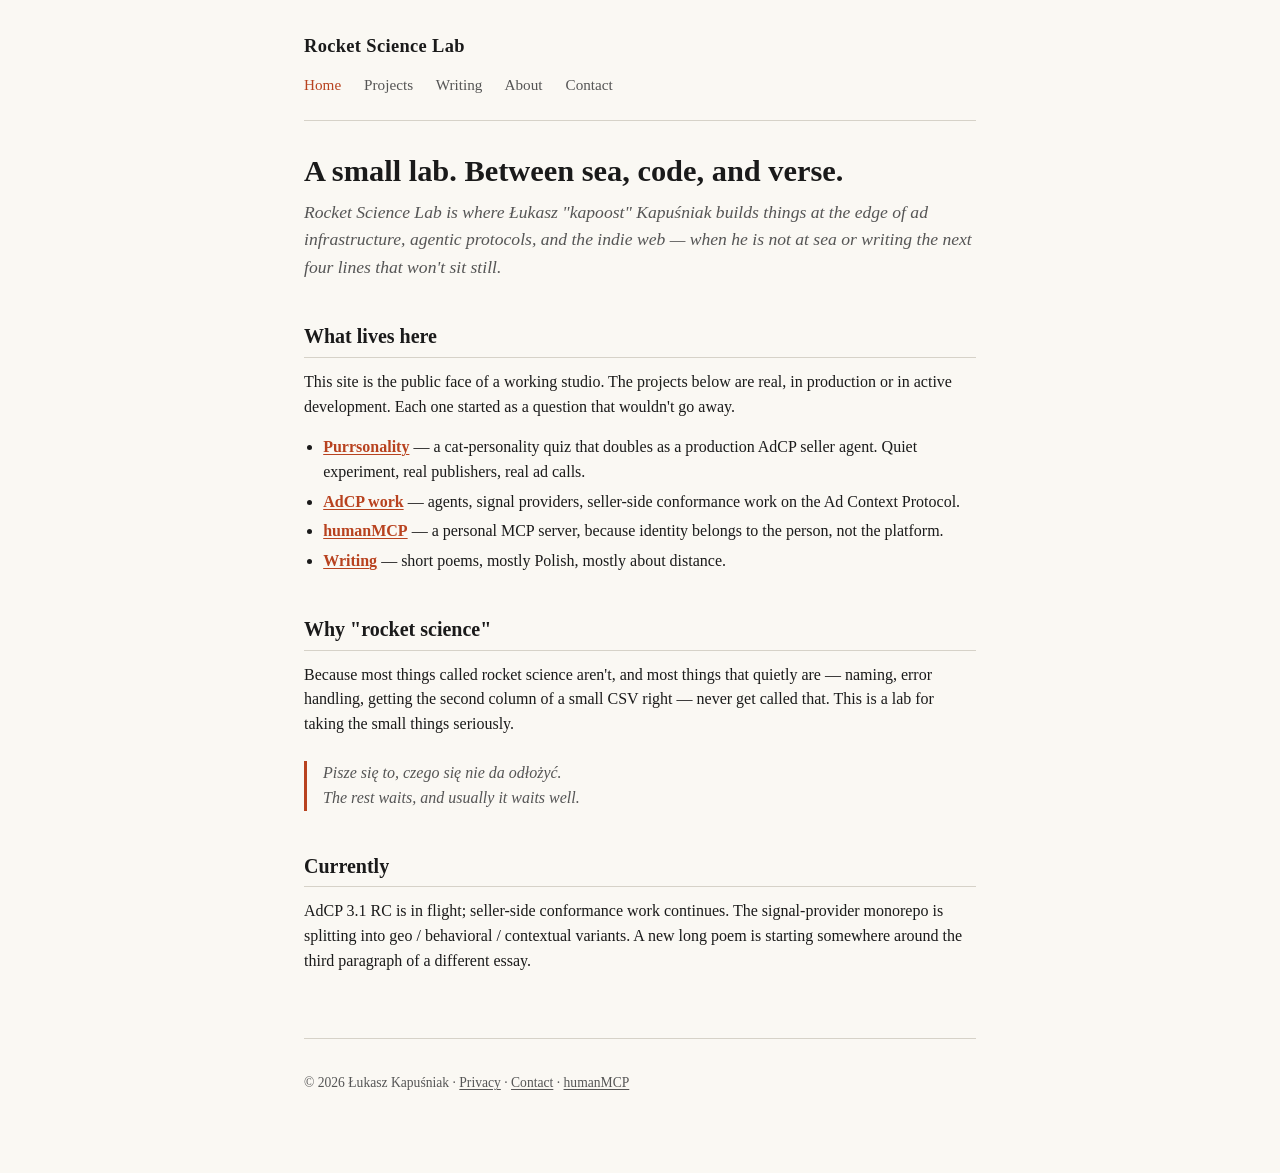
==== index.html @ 6d6f79c3 "fix: switch internal links to clean URLs (no .html) CF Pages serves /about, /projects, etc. as 200 a" ====
<!doctype html>
<html lang="en">
<head>
<meta charset="utf-8">
<meta name="viewport" content="width=device-width,initial-scale=1">
<title>Rocket Science Lab — kapoost</title>
<meta name="description" content="A small lab studio between sea, code, and verse. AdCP experiments, signal providers, sailing notes, and the occasional poem.">
<link rel="canonical" href="https://rocketscience.pl/">
<script async src="https://pagead2.googlesyndication.com/pagead/js/adsbygoogle.js?client=ca-pub-5966738693035119" crossorigin="anonymous"></script>
<link rel="stylesheet" href="/styles.css">
</head>
<body>
<header>
  <a class="brand" href="/">Rocket Science Lab</a>
  <nav>
    <a href="/" aria-current="page">Home</a>
    <a href="/projects">Projects</a>
    <a href="/writing">Writing</a>
    <a href="/about">About</a>
    <a href="/contact">Contact</a>
  </nav>
</header>

<main>
  <h1>A small lab. Between sea, code, and verse.</h1>
  <p class="lede">Rocket Science Lab is where Łukasz "kapoost" Kapuśniak builds things at the edge of ad infrastructure, agentic protocols, and the indie web — when he is not at sea or writing the next four lines that won't sit still.</p>

  <h2>What lives here</h2>
  <p>This site is the public face of a working studio. The projects below are real, in production or in active development. Each one started as a question that wouldn't go away.</p>

  <ul>
    <li><strong><a href="/projects#purrsonality">Purrsonality</a></strong> — a cat-personality quiz that doubles as a production AdCP seller agent. Quiet experiment, real publishers, real ad calls.</li>
    <li><strong><a href="/projects#adcp">AdCP work</a></strong> — agents, signal providers, seller-side conformance work on the Ad Context Protocol.</li>
    <li><strong><a href="/projects#humanmcp">humanMCP</a></strong> — a personal MCP server, because identity belongs to the person, not the platform.</li>
    <li><strong><a href="/writing">Writing</a></strong> — short poems, mostly Polish, mostly about distance.</li>
  </ul>

  <h2>Why "rocket science"</h2>
  <p>Because most things called rocket science aren't, and most things that quietly are — naming, error handling, getting the second column of a small CSV right — never get called that. This is a lab for taking the small things seriously.</p>

  <blockquote>
    Pisze się to, czego się nie da odłożyć.<br>
    The rest waits, and usually it waits well.
  </blockquote>

  <h2>Currently</h2>
  <p>AdCP 3.1 RC is in flight; seller-side conformance work continues. The signal-provider monorepo is splitting into geo / behavioral / contextual variants. A new long poem is starting somewhere around the third paragraph of a different essay.</p>
</main>

<footer>
  <p>© 2026 Łukasz Kapuśniak · <a href="/privacy">Privacy</a> · <a href="/contact">Contact</a> · <a href="https://kapoost.humanmcp.net">humanMCP</a></p>
</footer>
</body>
</html>
---- styles.css ----
:root {
  --bg: #faf8f3;
  --fg: #1a1a1a;
  --dim: #555;
  --line: #d6d2c8;
  --accent: #b8421f;
  --code-bg: #efeae0;
}

@media (prefers-color-scheme: dark) {
  :root {
    --bg: #15161a;
    --fg: #e8e6e0;
    --dim: #999;
    --line: #2e2f35;
    --accent: #ff7a4d;
    --code-bg: #1f2128;
  }
}

* { box-sizing: border-box; }

html {
  font: 16px/1.55 ui-serif, Georgia, "Iowan Old Style", serif;
  background: var(--bg);
  color: var(--fg);
}

body {
  margin: 0;
  padding: 2rem 1.5rem 4rem;
  max-width: 720px;
  margin-inline: auto;
}

header {
  border-bottom: 1px solid var(--line);
  padding-bottom: 1.5rem;
  margin-bottom: 2rem;
}

header a.brand {
  font-weight: 700;
  font-size: 1.15rem;
  letter-spacing: 0.02em;
  color: var(--fg);
  text-decoration: none;
}

nav {
  margin-top: 0.75rem;
  font-size: 0.95rem;
}

nav a {
  margin-right: 1.2rem;
  color: var(--dim);
  text-decoration: none;
}

nav a:hover, nav a[aria-current="page"] {
  color: var(--accent);
}

h1 {
  font-size: 1.9rem;
  line-height: 1.2;
  margin: 0 0 0.5rem;
}

h2 {
  font-size: 1.25rem;
  margin: 2.5rem 0 0.75rem;
  border-bottom: 1px solid var(--line);
  padding-bottom: 0.3rem;
}

h3 { font-size: 1.05rem; margin: 1.5rem 0 0.4rem; }

p { margin: 0.6rem 0 1rem; }

a {
  color: var(--accent);
  text-decoration: underline;
  text-decoration-thickness: 1px;
  text-underline-offset: 0.15em;
}

.lede {
  font-size: 1.1rem;
  color: var(--dim);
  font-style: italic;
}

ul { padding-left: 1.2rem; }
li { margin: 0.3rem 0; }

code {
  font-family: ui-monospace, SFMono-Regular, Menlo, monospace;
  font-size: 0.92em;
  background: var(--code-bg);
  padding: 0.1em 0.35em;
  border-radius: 3px;
}

blockquote {
  margin: 1.5rem 0;
  padding-left: 1rem;
  border-left: 3px solid var(--accent);
  color: var(--dim);
  font-style: italic;
}

footer {
  margin-top: 4rem;
  padding-top: 1.5rem;
  border-top: 1px solid var(--line);
  font-size: 0.85rem;
  color: var(--dim);
}

footer a { color: var(--dim); }

.project {
  padding: 1rem 0;
  border-bottom: 1px dashed var(--line);
}

.project:last-child { border-bottom: none; }

.tag {
  display: inline-block;
  font-size: 0.75rem;
  padding: 0.1em 0.5em;
  background: var(--code-bg);
  color: var(--dim);
  border-radius: 3px;
  margin-right: 0.4rem;
  text-transform: uppercase;
  letter-spacing: 0.05em;
}
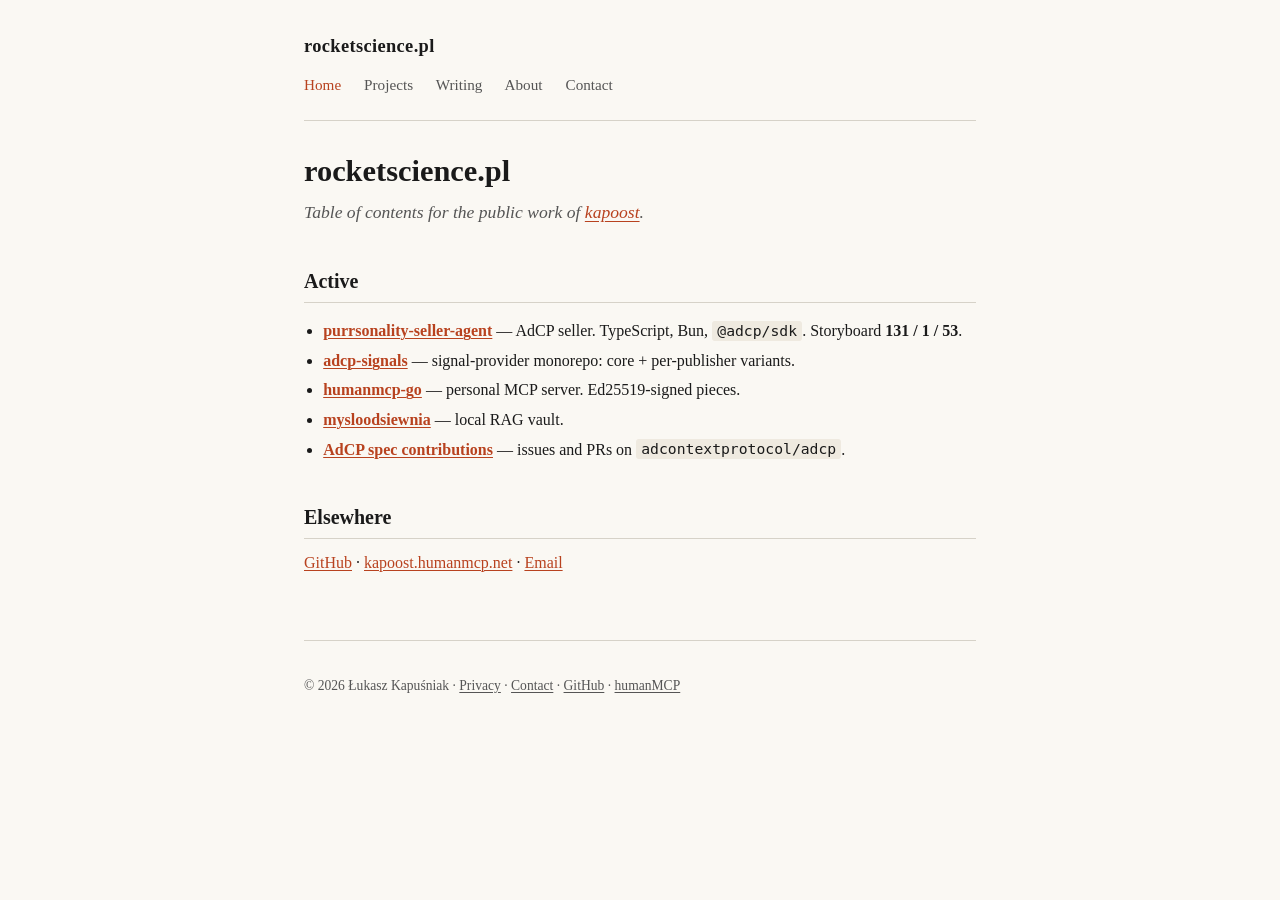
==== commit 48e5eb7a: "content: GitHub-driven about/projects, trim ego Index, About, Projects, Writing, Contact rewritten t" ====
--- a/index.html
+++ b/index.html
@@ -3,15 +3,15 @@
 <head>
 <meta charset="utf-8">
 <meta name="viewport" content="width=device-width,initial-scale=1">
-<title>Rocket Science Lab — kapoost</title>
-<meta name="description" content="A small lab studio between sea, code, and verse. AdCP experiments, signal providers, sailing notes, and the occasional poem.">
+<title>rocketscience.pl — kapoost</title>
+<meta name="description" content="Working notebook of Łukasz Kapuśniak (kapoost): AdCP seller agents, signal providers, a personal MCP server, and a handful of smaller pieces that wouldn't fit anywhere else.">
 <link rel="canonical" href="https://rocketscience.pl/">
 <script async src="https://pagead2.googlesyndication.com/pagead/js/adsbygoogle.js?client=ca-pub-5966738693035119" crossorigin="anonymous"></script>
 <link rel="stylesheet" href="/styles.css">
 </head>
 <body>
 <header>
-  <a class="brand" href="/">Rocket Science Lab</a>
+  <a class="brand" href="/">rocketscience.pl</a>
   <nav>
     <a href="/" aria-current="page">Home</a>
     <a href="/projects">Projects</a>
@@ -22,33 +22,24 @@
 </header>
 
 <main>
-  <h1>A small lab. Between sea, code, and verse.</h1>
-  <p class="lede">Rocket Science Lab is where Łukasz "kapoost" Kapuśniak builds things at the edge of ad infrastructure, agentic protocols, and the indie web — when he is not at sea or writing the next four lines that won't sit still.</p>
+  <h1>rocketscience.pl</h1>
+  <p class="lede">Table of contents for the public work of <a href="https://github.com/kapoost">kapoost</a>.</p>
 
-  <h2>What lives here</h2>
-  <p>This site is the public face of a working studio. The projects below are real, in production or in active development. Each one started as a question that wouldn't go away.</p>
-
+  <h2>Active</h2>
   <ul>
-    <li><strong><a href="/projects#purrsonality">Purrsonality</a></strong> — a cat-personality quiz that doubles as a production AdCP seller agent. Quiet experiment, real publishers, real ad calls.</li>
-    <li><strong><a href="/projects#adcp">AdCP work</a></strong> — agents, signal providers, seller-side conformance work on the Ad Context Protocol.</li>
-    <li><strong><a href="/projects#humanmcp">humanMCP</a></strong> — a personal MCP server, because identity belongs to the person, not the platform.</li>
-    <li><strong><a href="/writing">Writing</a></strong> — short poems, mostly Polish, mostly about distance.</li>
+    <li><strong><a href="/projects#purrsonality-seller-agent">purrsonality-seller-agent</a></strong> — AdCP seller. TypeScript, Bun, <code>@adcp/sdk</code>. Storyboard <strong>131 / 1 / 53</strong>.</li>
+    <li><strong><a href="/projects#adcp-signals">adcp-signals</a></strong> — signal-provider monorepo: core + per-publisher variants.</li>
+    <li><strong><a href="/projects#humanmcp-go">humanmcp-go</a></strong> — personal MCP server. Ed25519-signed pieces.</li>
+    <li><strong><a href="/projects#mysloodsiewnia">mysloodsiewnia</a></strong> — local RAG vault.</li>
+    <li><strong><a href="/projects#adcp-upstream">AdCP spec contributions</a></strong> — issues and PRs on <code>adcontextprotocol/adcp</code>.</li>
   </ul>
 
-  <h2>Why "rocket science"</h2>
-  <p>Because most things called rocket science aren't, and most things that quietly are — naming, error handling, getting the second column of a small CSV right — never get called that. This is a lab for taking the small things seriously.</p>
-
-  <blockquote>
-    Pisze się to, czego się nie da odłożyć.<br>
-    The rest waits, and usually it waits well.
-  </blockquote>
-
-  <h2>Currently</h2>
-  <p>AdCP 3.1 RC is in flight; seller-side conformance work continues. The signal-provider monorepo is splitting into geo / behavioral / contextual variants. A new long poem is starting somewhere around the third paragraph of a different essay.</p>
+  <h2>Elsewhere</h2>
+  <p><a href="https://github.com/kapoost">GitHub</a> · <a href="https://kapoost.humanmcp.net">kapoost.humanmcp.net</a> · <a href="/contact">Email</a></p>
 </main>
 
 <footer>
-  <p>© 2026 Łukasz Kapuśniak · <a href="/privacy">Privacy</a> · <a href="/contact">Contact</a> · <a href="https://kapoost.humanmcp.net">humanMCP</a></p>
+  <p>© 2026 Łukasz Kapuśniak · <a href="/privacy">Privacy</a> · <a href="/contact">Contact</a> · <a href="https://github.com/kapoost">GitHub</a> · <a href="https://kapoost.humanmcp.net">humanMCP</a></p>
 </footer>
 </body>
 </html>
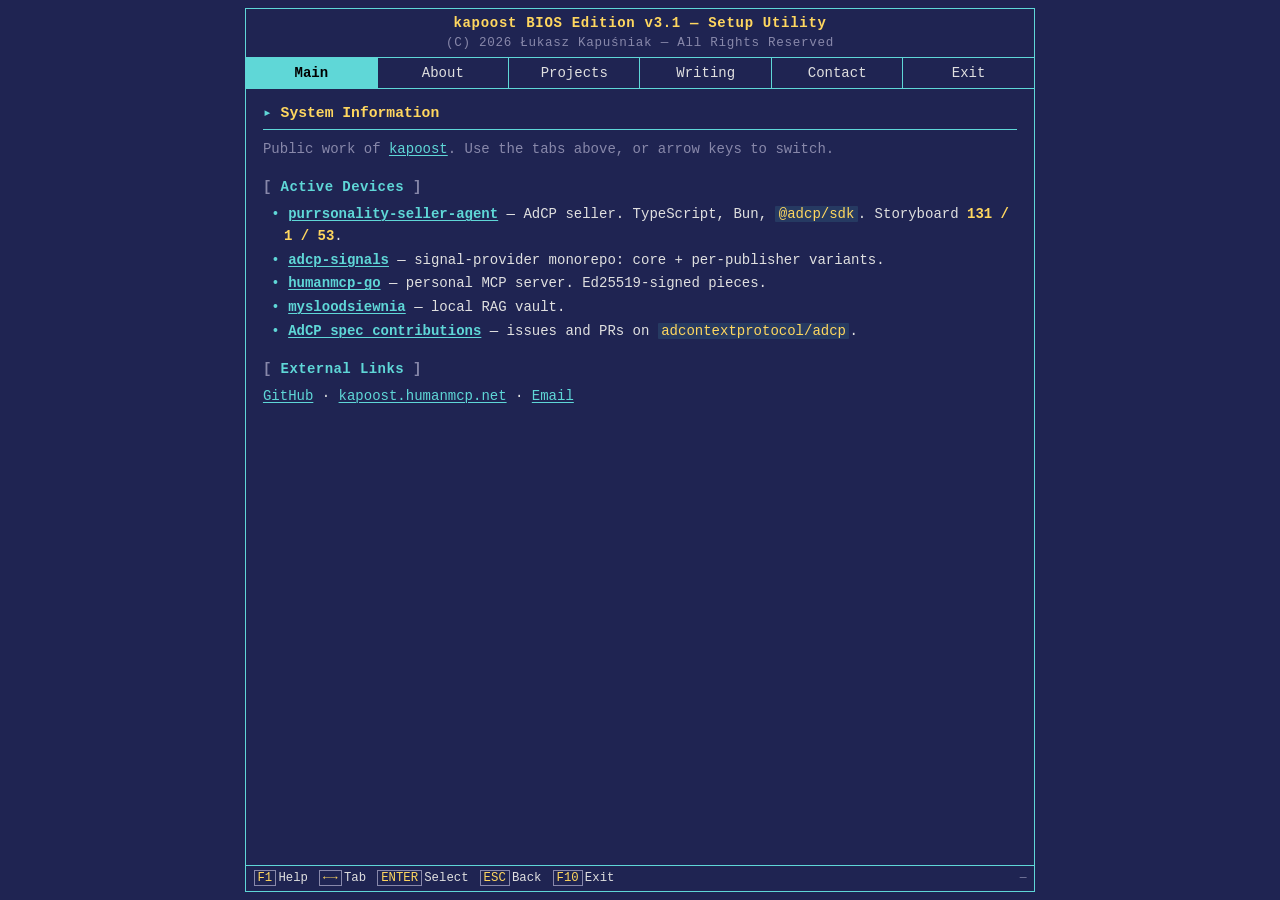
==== commit db0ed737: "style: BIOS chrome — title bar, tabs, status bar, keyboard nav CSS rewritten as kapoost BIOS Edition" ====
--- a/index.html
+++ b/index.html
@@ -4,28 +4,30 @@
 <meta charset="utf-8">
 <meta name="viewport" content="width=device-width,initial-scale=1">
 <title>rocketscience.pl — kapoost</title>
-<meta name="description" content="Working notebook of Łukasz Kapuśniak (kapoost): AdCP seller agents, signal providers, a personal MCP server, and a handful of smaller pieces that wouldn't fit anywhere else.">
+<meta name="description" content="Public work of Łukasz Kapuśniak (kapoost): AdCP seller agents, signal providers, a personal MCP server.">
 <link rel="canonical" href="https://rocketscience.pl/">
 <script async src="https://pagead2.googlesyndication.com/pagead/js/adsbygoogle.js?client=ca-pub-5966738693035119" crossorigin="anonymous"></script>
 <link rel="stylesheet" href="/styles.css">
 </head>
 <body>
-<header>
-  <a class="brand" href="/">rocketscience.pl</a>
-  <nav>
-    <a href="/" aria-current="page">Home</a>
-    <a href="/projects">Projects</a>
-    <a href="/writing">Writing</a>
-    <a href="/about">About</a>
-    <a href="/contact">Contact</a>
-  </nav>
-</header>
+<div class="bios-title">
+  kapoost BIOS Edition v3.1 — Setup Utility
+  <span class="copy">(C) 2026 Łukasz Kapuśniak — All Rights Reserved</span>
+</div>
+<nav class="bios-tabs">
+  <a href="/" aria-current="page">Main</a>
+  <a href="/about">About</a>
+  <a href="/projects">Projects</a>
+  <a href="/writing">Writing</a>
+  <a href="/contact">Contact</a>
+  <a href="/privacy">Exit</a>
+</nav>
 
 <main>
-  <h1>rocketscience.pl</h1>
-  <p class="lede">Table of contents for the public work of <a href="https://github.com/kapoost">kapoost</a>.</p>
+  <h1>System Information</h1>
+  <p class="lede">Public work of <a href="https://github.com/kapoost">kapoost</a>. Use the tabs above, or arrow keys to switch.</p>
 
-  <h2>Active</h2>
+  <h2>Active Devices</h2>
   <ul>
     <li><strong><a href="/projects#purrsonality-seller-agent">purrsonality-seller-agent</a></strong> — AdCP seller. TypeScript, Bun, <code>@adcp/sdk</code>. Storyboard <strong>131 / 1 / 53</strong>.</li>
     <li><strong><a href="/projects#adcp-signals">adcp-signals</a></strong> — signal-provider monorepo: core + per-publisher variants.</li>
@@ -34,12 +36,20 @@
     <li><strong><a href="/projects#adcp-upstream">AdCP spec contributions</a></strong> — issues and PRs on <code>adcontextprotocol/adcp</code>.</li>
   </ul>
 
-  <h2>Elsewhere</h2>
+  <h2>External Links</h2>
   <p><a href="https://github.com/kapoost">GitHub</a> · <a href="https://kapoost.humanmcp.net">kapoost.humanmcp.net</a> · <a href="/contact">Email</a></p>
 </main>
 
-<footer>
-  <p>© 2026 Łukasz Kapuśniak · <a href="/privacy">Privacy</a> · <a href="/contact">Contact</a> · <a href="https://github.com/kapoost">GitHub</a> · <a href="https://kapoost.humanmcp.net">humanMCP</a></p>
+<footer class="bios-status">
+  <div class="keys">
+    <span><kbd>F1</kbd>Help</span>
+    <span><kbd>←→</kbd>Tab</span>
+    <span><kbd>ENTER</kbd>Select</span>
+    <span><kbd>ESC</kbd>Back</span>
+    <span><kbd>F10</kbd>Exit</span>
+  </div>
+  <span class="meta clock">—</span>
 </footer>
+<script src="/bios.js" defer></script>
 </body>
 </html>
--- a/styles.css
+++ b/styles.css
@@ -1,141 +1,243 @@
 :root {
-  --bg: #faf8f3;
-  --fg: #1a1a1a;
-  --dim: #555;
-  --line: #d6d2c8;
-  --accent: #b8421f;
-  --code-bg: #efeae0;
-}
-
-@media (prefers-color-scheme: dark) {
-  :root {
-    --bg: #15161a;
-    --fg: #e8e6e0;
-    --dim: #999;
-    --line: #2e2f35;
-    --accent: #ff7a4d;
-    --code-bg: #1f2128;
-  }
-}
-
-* { box-sizing: border-box; }
+  --bg: #1F2452;
+  --fg: #E0E0E0;
+  --accent: #5FD7D7;
+  --highlight: #FFD75F;
+  --dim: #8888AA;
+  --border: #5FD7D7;
+  --danger: #FF5F5F;
+  --select-bg: #5FD7D7;
+  --select-fg: #000;
+  --code-bg: rgba(95, 215, 215, 0.12);
+}
+
+*, *::before, *::after { box-sizing: border-box; margin: 0; padding: 0; }
 
 html {
-  font: 16px/1.55 ui-serif, Georgia, "Iowan Old Style", serif;
   background: var(--bg);
   color: var(--fg);
+  font: 14px/1.55 ui-monospace, "Cascadia Mono", "Cascadia Code", Consolas, "Liberation Mono", monospace;
+  -webkit-text-size-adjust: 100%;
 }
 
 body {
-  margin: 0;
-  padding: 2rem 1.5rem 4rem;
-  max-width: 720px;
-  margin-inline: auto;
-}
-
-header {
-  border-bottom: 1px solid var(--line);
-  padding-bottom: 1.5rem;
-  margin-bottom: 2rem;
-}
-
-header a.brand {
-  font-weight: 700;
-  font-size: 1.15rem;
-  letter-spacing: 0.02em;
+  min-height: 100vh;
+  max-width: 96ch;
+  margin: 0 auto;
+  padding: 1ch;
+  display: flex;
+  flex-direction: column;
+}
+
+/* BIOS title bar */
+.bios-title {
+  border: 1px solid var(--border);
+  padding: 0.4ch 1ch;
+  text-align: center;
+  color: var(--highlight);
+  font-weight: bold;
+  letter-spacing: 0.05em;
+}
+
+.bios-title .copy { color: var(--dim); font-weight: normal; font-size: 0.9em; display: block; }
+
+/* BIOS tabs */
+nav.bios-tabs {
+  display: flex;
+  border: 1px solid var(--border);
+  border-top: none;
+}
+
+nav.bios-tabs a {
+  flex: 1;
+  text-align: center;
+  padding: 0.5ch 0.5ch;
   color: var(--fg);
   text-decoration: none;
-}
-
-nav {
-  margin-top: 0.75rem;
-  font-size: 0.95rem;
-}
-
-nav a {
-  margin-right: 1.2rem;
-  color: var(--dim);
-  text-decoration: none;
-}
-
-nav a:hover, nav a[aria-current="page"] {
+  border-right: 1px solid var(--border);
+  white-space: nowrap;
+}
+
+nav.bios-tabs a:last-child { border-right: none; }
+
+nav.bios-tabs a:hover,
+nav.bios-tabs a:focus {
+  background: var(--select-bg);
+  color: var(--select-fg);
+  outline: none;
+}
+
+nav.bios-tabs a[aria-current="page"] {
+  background: var(--select-bg);
+  color: var(--select-fg);
+  font-weight: bold;
+}
+
+/* Main panel */
+main {
+  flex: 1;
+  border: 1px solid var(--border);
+  border-top: none;
+  padding: 1.5ch 2ch 2ch;
+  min-height: 55vh;
+}
+
+h1 {
+  color: var(--highlight);
+  font-size: 1.05em;
+  border-bottom: 1px solid var(--border);
+  padding-bottom: 0.5ch;
+  margin-bottom: 1ch;
+}
+
+h1::before { content: "▸ "; color: var(--accent); }
+
+h2 {
   color: var(--accent);
-}
-
-h1 {
-  font-size: 1.9rem;
-  line-height: 1.2;
-  margin: 0 0 0.5rem;
-}
-
-h2 {
-  font-size: 1.25rem;
-  margin: 2.5rem 0 0.75rem;
-  border-bottom: 1px solid var(--line);
-  padding-bottom: 0.3rem;
-}
-
-h3 { font-size: 1.05rem; margin: 1.5rem 0 0.4rem; }
-
-p { margin: 0.6rem 0 1rem; }
+  font-size: 1em;
+  margin-top: 2ch;
+  margin-bottom: 0.6ch;
+  letter-spacing: 0.03em;
+}
+
+h2::before { content: "[ "; color: var(--dim); }
+h2::after  { content: " ]"; color: var(--dim); }
+
+h3 {
+  color: var(--fg);
+  font-size: 1em;
+  margin-top: 1.2ch;
+  margin-bottom: 0.3ch;
+}
+
+p { margin: 0.6ch 0; }
+
+ul {
+  padding-left: 2.5ch;
+  margin: 0.6ch 0;
+  list-style: none;
+}
+
+ul li::before { content: "• "; color: var(--accent); margin-left: -1.5ch; }
+li { margin: 0.25ch 0; }
 
 a {
   color: var(--accent);
   text-decoration: underline;
   text-decoration-thickness: 1px;
-  text-underline-offset: 0.15em;
+  text-underline-offset: 2px;
+}
+
+a:hover,
+a:focus {
+  background: var(--accent);
+  color: var(--select-fg);
+  text-decoration: none;
+  outline: none;
+}
+
+strong { color: var(--highlight); font-weight: bold; }
+em { color: var(--dim); font-style: normal; }
+code {
+  background: var(--code-bg);
+  color: var(--highlight);
+  padding: 0 0.4ch;
+  border-radius: 1px;
+  font-family: inherit;
 }
 
 .lede {
-  font-size: 1.1rem;
-  color: var(--dim);
-  font-style: italic;
-}
-
-ul { padding-left: 1.2rem; }
-li { margin: 0.3rem 0; }
-
-code {
-  font-family: ui-monospace, SFMono-Regular, Menlo, monospace;
-  font-size: 0.92em;
-  background: var(--code-bg);
-  padding: 0.1em 0.35em;
-  border-radius: 3px;
+  color: var(--dim);
+  font-style: normal;
+  margin: 0.4ch 0 1ch;
 }
 
 blockquote {
-  margin: 1.5rem 0;
-  padding-left: 1rem;
-  border-left: 3px solid var(--accent);
-  color: var(--dim);
-  font-style: italic;
-}
-
-footer {
-  margin-top: 4rem;
-  padding-top: 1.5rem;
-  border-top: 1px solid var(--line);
-  font-size: 0.85rem;
-  color: var(--dim);
-}
-
-footer a { color: var(--dim); }
-
+  border-left: 2px solid var(--accent);
+  padding-left: 1.5ch;
+  margin: 1ch 0;
+  color: var(--dim);
+}
+
+/* Projects */
 .project {
-  padding: 1rem 0;
-  border-bottom: 1px dashed var(--line);
-}
-
-.project:last-child { border-bottom: none; }
+  border-left: 2px solid var(--accent);
+  padding: 0.5ch 0 0.5ch 1.5ch;
+  margin: 1.2ch 0;
+}
 
 .tag {
   display: inline-block;
-  font-size: 0.75rem;
-  padding: 0.1em 0.5em;
-  background: var(--code-bg);
-  color: var(--dim);
-  border-radius: 3px;
-  margin-right: 0.4rem;
+  border: 1px solid var(--dim);
+  padding: 0 0.5ch;
+  font-size: 0.78em;
+  margin-right: 0.3ch;
+  color: var(--dim);
   text-transform: uppercase;
   letter-spacing: 0.05em;
-}
+  vertical-align: middle;
+}
+
+/* Status bar */
+footer.bios-status {
+  border: 1px solid var(--border);
+  border-top: none;
+  padding: 0.4ch 1ch;
+  font-size: 0.88em;
+  color: var(--fg);
+  display: flex;
+  flex-wrap: wrap;
+  gap: 1.5ch;
+  align-items: center;
+}
+
+footer.bios-status .keys {
+  display: flex;
+  flex-wrap: wrap;
+  gap: 1.5ch;
+}
+
+footer.bios-status kbd {
+  color: var(--highlight);
+  font-family: inherit;
+  border: 1px solid var(--dim);
+  padding: 0 0.4ch;
+  margin-right: 0.3ch;
+}
+
+footer.bios-status .meta {
+  margin-left: auto;
+  color: var(--dim);
+  font-size: 0.92em;
+}
+
+/* CMOS warning slot — hidden by default, JS may show */
+.cmos {
+  display: none;
+  text-align: center;
+  color: var(--danger);
+  padding: 0.4ch 0;
+  border: 1px solid var(--danger);
+  border-top: none;
+  font-size: 0.9em;
+}
+
+.cmos.show { display: block; animation: blink 2.4s infinite; }
+@keyframes blink { 50% { opacity: 0.35; } }
+
+/* Mobile */
+@media (max-width: 640px) {
+  html { font-size: 13px; }
+  nav.bios-tabs { flex-wrap: wrap; }
+  nav.bios-tabs a {
+    flex: 1 0 33%;
+    border-bottom: 1px solid var(--border);
+  }
+  nav.bios-tabs a:nth-last-child(-n+3) { border-bottom: none; }
+  footer.bios-status .keys { gap: 0.8ch; }
+  footer.bios-status .meta { width: 100%; margin-left: 0; }
+}
+
+@media (prefers-reduced-motion: reduce) {
+  .cmos.show { animation: none; }
+}
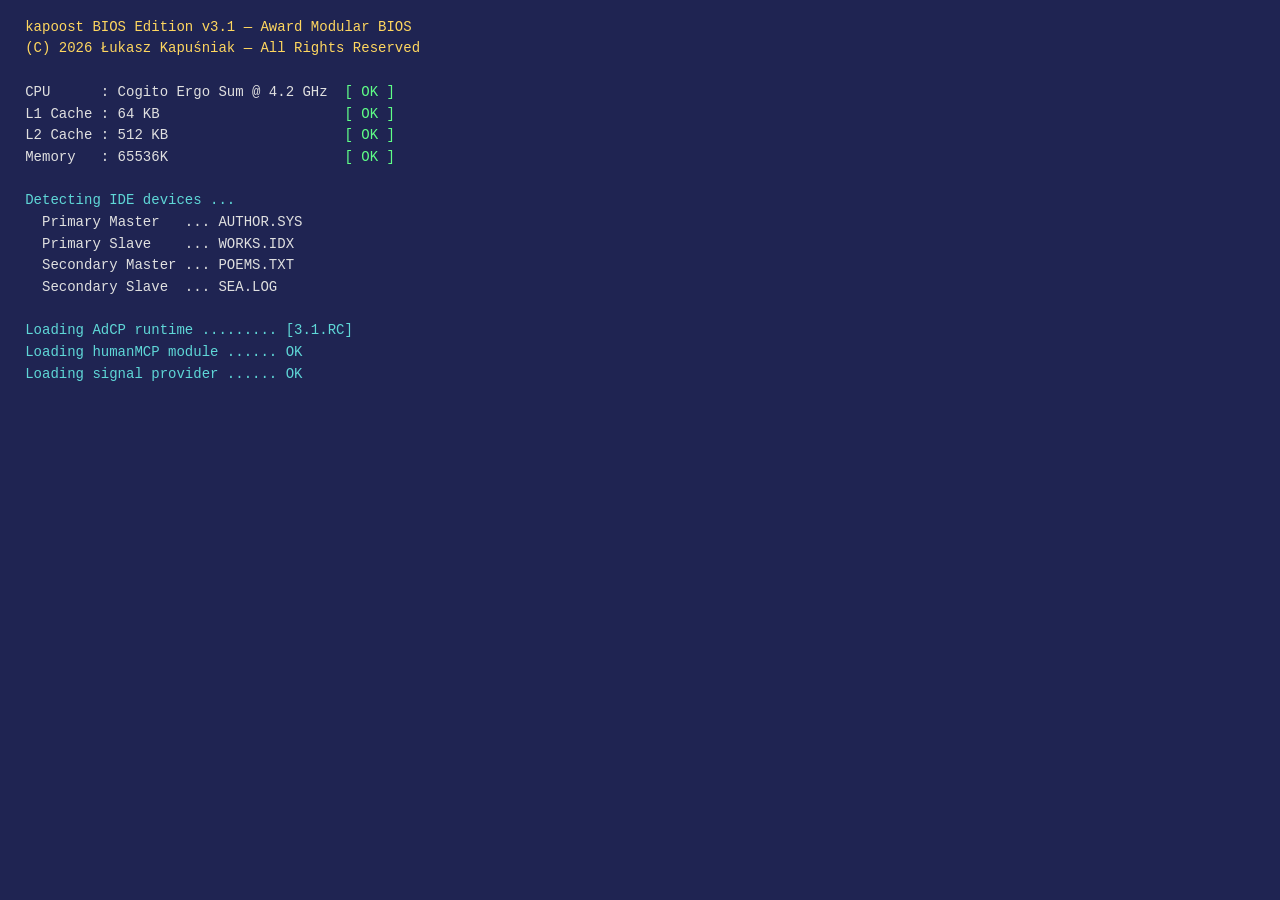
==== commit 06f0f4d5: "fix: replace F-key shortcuts with cross-browser modern set F1/F10 collide with OS / browser conventi" ====
--- a/index.html
+++ b/index.html
@@ -42,11 +42,11 @@
 
 <footer class="bios-status">
   <div class="keys">
-    <span><kbd>F1</kbd>Help</span>
     <span><kbd>←→</kbd>Tab</span>
     <span><kbd>ENTER</kbd>Select</span>
     <span><kbd>ESC</kbd>Back</span>
-    <span><kbd>F10</kbd>Exit</span>
+    <span><kbd>g</kbd>+<kbd>h/a/p/w/c/x</kbd>Jump</span>
+    <span><kbd>?</kbd>Help</span>
   </div>
   <span class="meta clock">—</span>
 </footer>
--- a/styles.css
+++ b/styles.css
@@ -225,6 +225,30 @@
 .cmos.show { display: block; animation: blink 2.4s infinite; }
 @keyframes blink { 50% { opacity: 0.35; } }
 
+/* Boot overlay */
+.bios-boot {
+  position: fixed;
+  inset: 0;
+  background: var(--bg);
+  color: var(--fg);
+  font: inherit;
+  padding: 2ch 3ch;
+  z-index: 9999;
+  overflow: hidden;
+  white-space: pre-wrap;
+  cursor: pointer;
+  transition: opacity 0.3s;
+}
+
+.bios-boot[hidden] { display: none; }
+.bios-boot.fading { opacity: 0; pointer-events: none; }
+.bios-boot .head { color: var(--highlight); }
+.bios-boot .ok { color: #5FFF87; }
+.bios-boot .info { color: var(--accent); }
+.bios-boot .prompt { color: var(--highlight); }
+.bios-boot .cursor { animation: caret 1s steps(1) infinite; }
+@keyframes caret { 50% { opacity: 0; } }
+
 /* Mobile */
 @media (max-width: 640px) {
   html { font-size: 13px; }
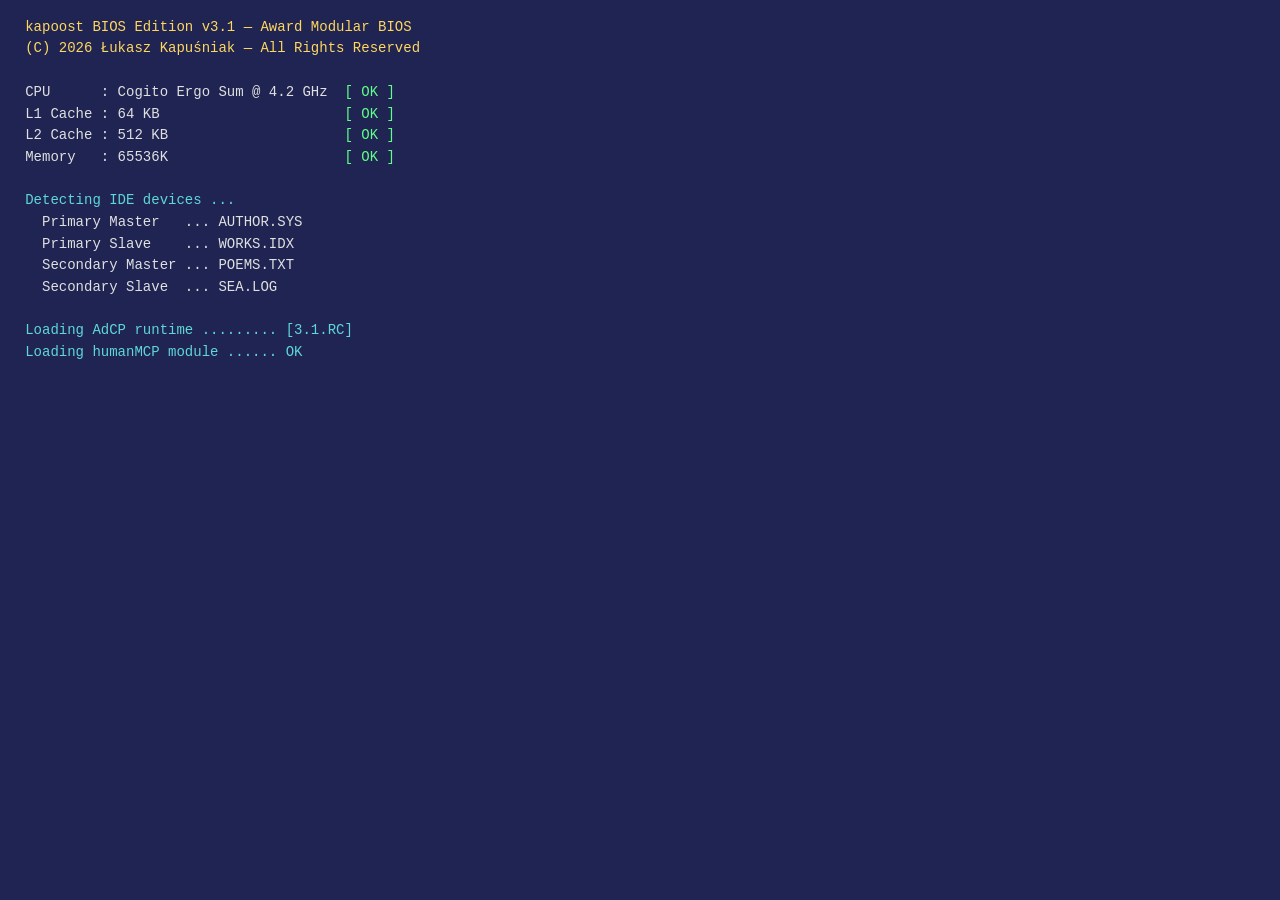
==== commit a11c1120: "feat: Save tab + Exit reboot button + provisional cookie banner - Privacy tab renamed Exit → Save (B" ====
--- a/index.html
+++ b/index.html
@@ -20,7 +20,8 @@
   <a href="/projects">Projects</a>
   <a href="/writing">Writing</a>
   <a href="/contact">Contact</a>
-  <a href="/privacy">Exit</a>
+  <a href="/privacy">Save</a>
+  <button type="button" class="exit" data-exit>Exit</button>
 </nav>
 
 <main>
--- a/styles.css
+++ b/styles.css
@@ -73,6 +73,25 @@
   font-weight: bold;
 }
 
+nav.bios-tabs button.exit {
+  flex: 0 0 auto;
+  background: var(--bg);
+  border: none;
+  border-left: 1px solid var(--border);
+  color: var(--danger);
+  cursor: pointer;
+  font: inherit;
+  padding: 0.5ch 1.5ch;
+  letter-spacing: 0.05em;
+}
+
+nav.bios-tabs button.exit:hover,
+nav.bios-tabs button.exit:focus {
+  background: var(--danger);
+  color: var(--select-fg);
+  outline: none;
+}
+
 /* Main panel */
 main {
   flex: 1;
@@ -248,6 +267,52 @@
 .bios-boot .prompt { color: var(--highlight); }
 .bios-boot .cursor { animation: caret 1s steps(1) infinite; }
 @keyframes caret { 50% { opacity: 0; } }
+
+/* Cookie consent banner */
+.bios-consent {
+  position: fixed;
+  left: 1ch;
+  right: 1ch;
+  bottom: 1ch;
+  max-width: 96ch;
+  margin: 0 auto;
+  border: 1px solid var(--highlight);
+  background: var(--bg);
+  color: var(--fg);
+  padding: 0.6ch 1.2ch;
+  z-index: 200;
+  display: flex;
+  flex-wrap: wrap;
+  gap: 0.8ch 1.2ch;
+  align-items: center;
+  font-size: 0.92em;
+  box-shadow: 0 0 0 4px var(--bg);
+}
+
+.bios-consent .msg {
+  flex: 1 1 24ch;
+  color: var(--fg);
+}
+
+.bios-consent .msg::before { content: "▸ "; color: var(--highlight); }
+
+.bios-consent button {
+  border: 1px solid var(--border);
+  background: var(--bg);
+  color: var(--fg);
+  font: inherit;
+  padding: 0.1ch 1ch;
+  cursor: pointer;
+}
+
+.bios-consent button:hover,
+.bios-consent button:focus {
+  background: var(--select-bg);
+  color: var(--select-fg);
+  outline: none;
+}
+
+.bios-consent a { color: var(--accent); margin-left: auto; }
 
 /* Mobile */
 @media (max-width: 640px) {
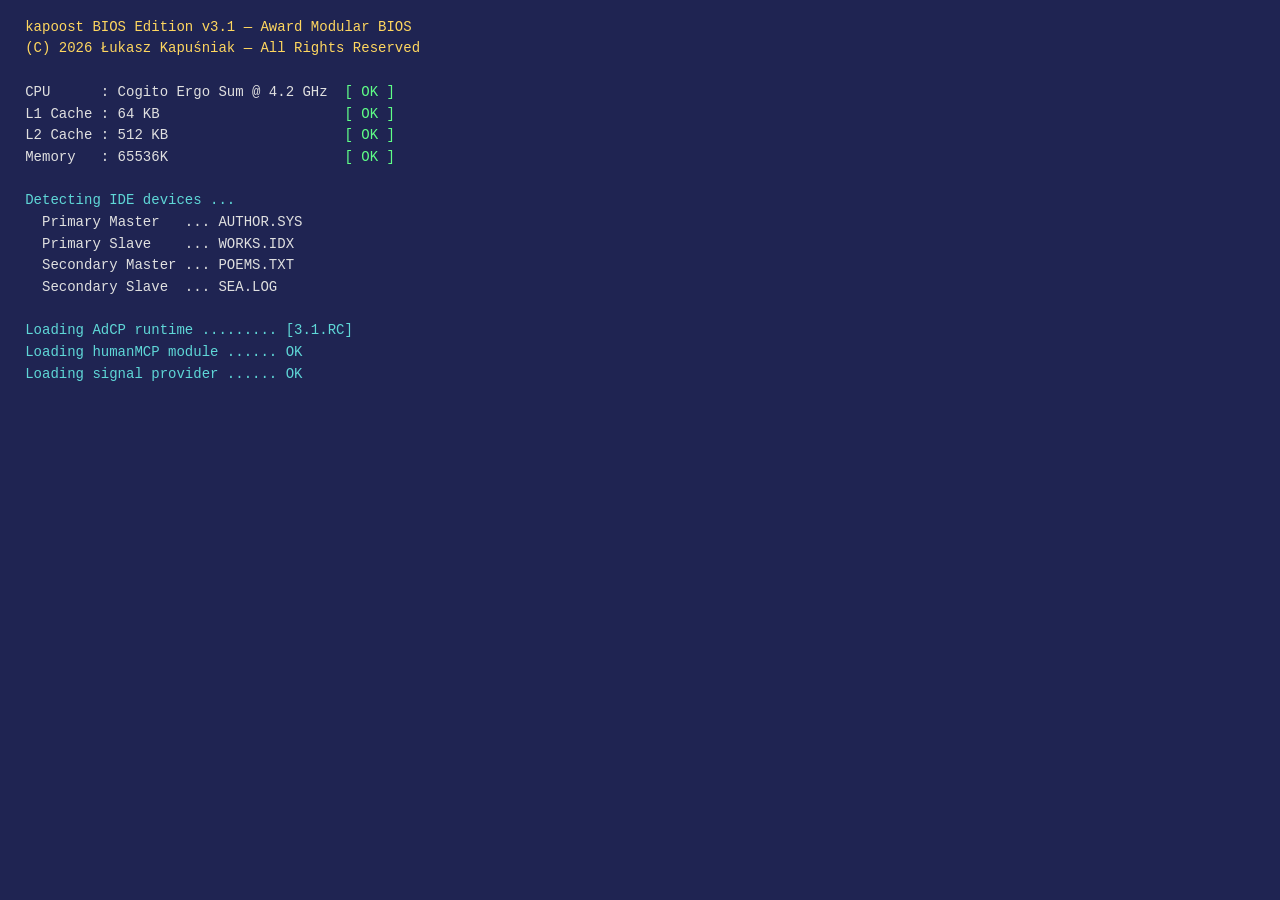
==== commit 432b7a54: "content: bragent + seller 9.x preflight + new AdCP issues - New top-of-list project: bragent (AdCP S" ====
--- a/index.html
+++ b/index.html
@@ -4,7 +4,7 @@
 <meta charset="utf-8">
 <meta name="viewport" content="width=device-width,initial-scale=1">
 <title>rocketscience.pl — kapoost</title>
-<meta name="description" content="Public work of Łukasz Kapuśniak (kapoost): AdCP seller agents, signal providers, a personal MCP server.">
+<meta name="description" content="Public work of Łukasz Kapuśniak (kapoost): AdCP seller agents, sponsored-intelligence brand agents, signal providers, a personal MCP server.">
 <link rel="canonical" href="https://rocketscience.pl/">
 <script async src="https://pagead2.googlesyndication.com/pagead/js/adsbygoogle.js?client=ca-pub-5966738693035119" crossorigin="anonymous"></script>
 <link rel="stylesheet" href="/styles.css">
@@ -30,7 +30,8 @@
 
   <h2>Active Devices</h2>
   <ul>
-    <li><strong><a href="/projects#purrsonality-seller-agent">purrsonality-seller-agent</a></strong> — AdCP seller. TypeScript, Bun, <code>@adcp/sdk</code>. Storyboard <strong>131 / 1 / 53</strong>.</li>
+    <li><strong><a href="/projects#bragent">bragent</a></strong> — open-source AdCP SI brand agent. Go single binary, Apache-2.0. <code>sponsored_context</code> + receipt audit (rc.14).</li>
+    <li><strong><a href="/projects#purrsonality-seller-agent">purrsonality-seller-agent</a></strong> — AdCP seller, TypeScript + Bun. Faza 1 of discovery shipped; 9.x preflight branch in flight.</li>
     <li><strong><a href="/projects#adcp-signals">adcp-signals</a></strong> — signal-provider monorepo: core + per-publisher variants.</li>
     <li><strong><a href="/projects#humanmcp-go">humanmcp-go</a></strong> — personal MCP server. Ed25519-signed pieces.</li>
     <li><strong><a href="/projects#mysloodsiewnia">mysloodsiewnia</a></strong> — local RAG vault.</li>
@@ -46,7 +47,7 @@
     <span><kbd>←→</kbd>Tab</span>
     <span><kbd>ENTER</kbd>Select</span>
     <span><kbd>ESC</kbd>Back</span>
-    <span><kbd>g</kbd>+<kbd>h/a/p/w/c/x</kbd>Jump</span>
+    <span><kbd>g</kbd>+<kbd>h/a/p/w/c/s</kbd>Jump</span>
     <span><kbd>?</kbd>Help</span>
   </div>
   <span class="meta clock">—</span>
